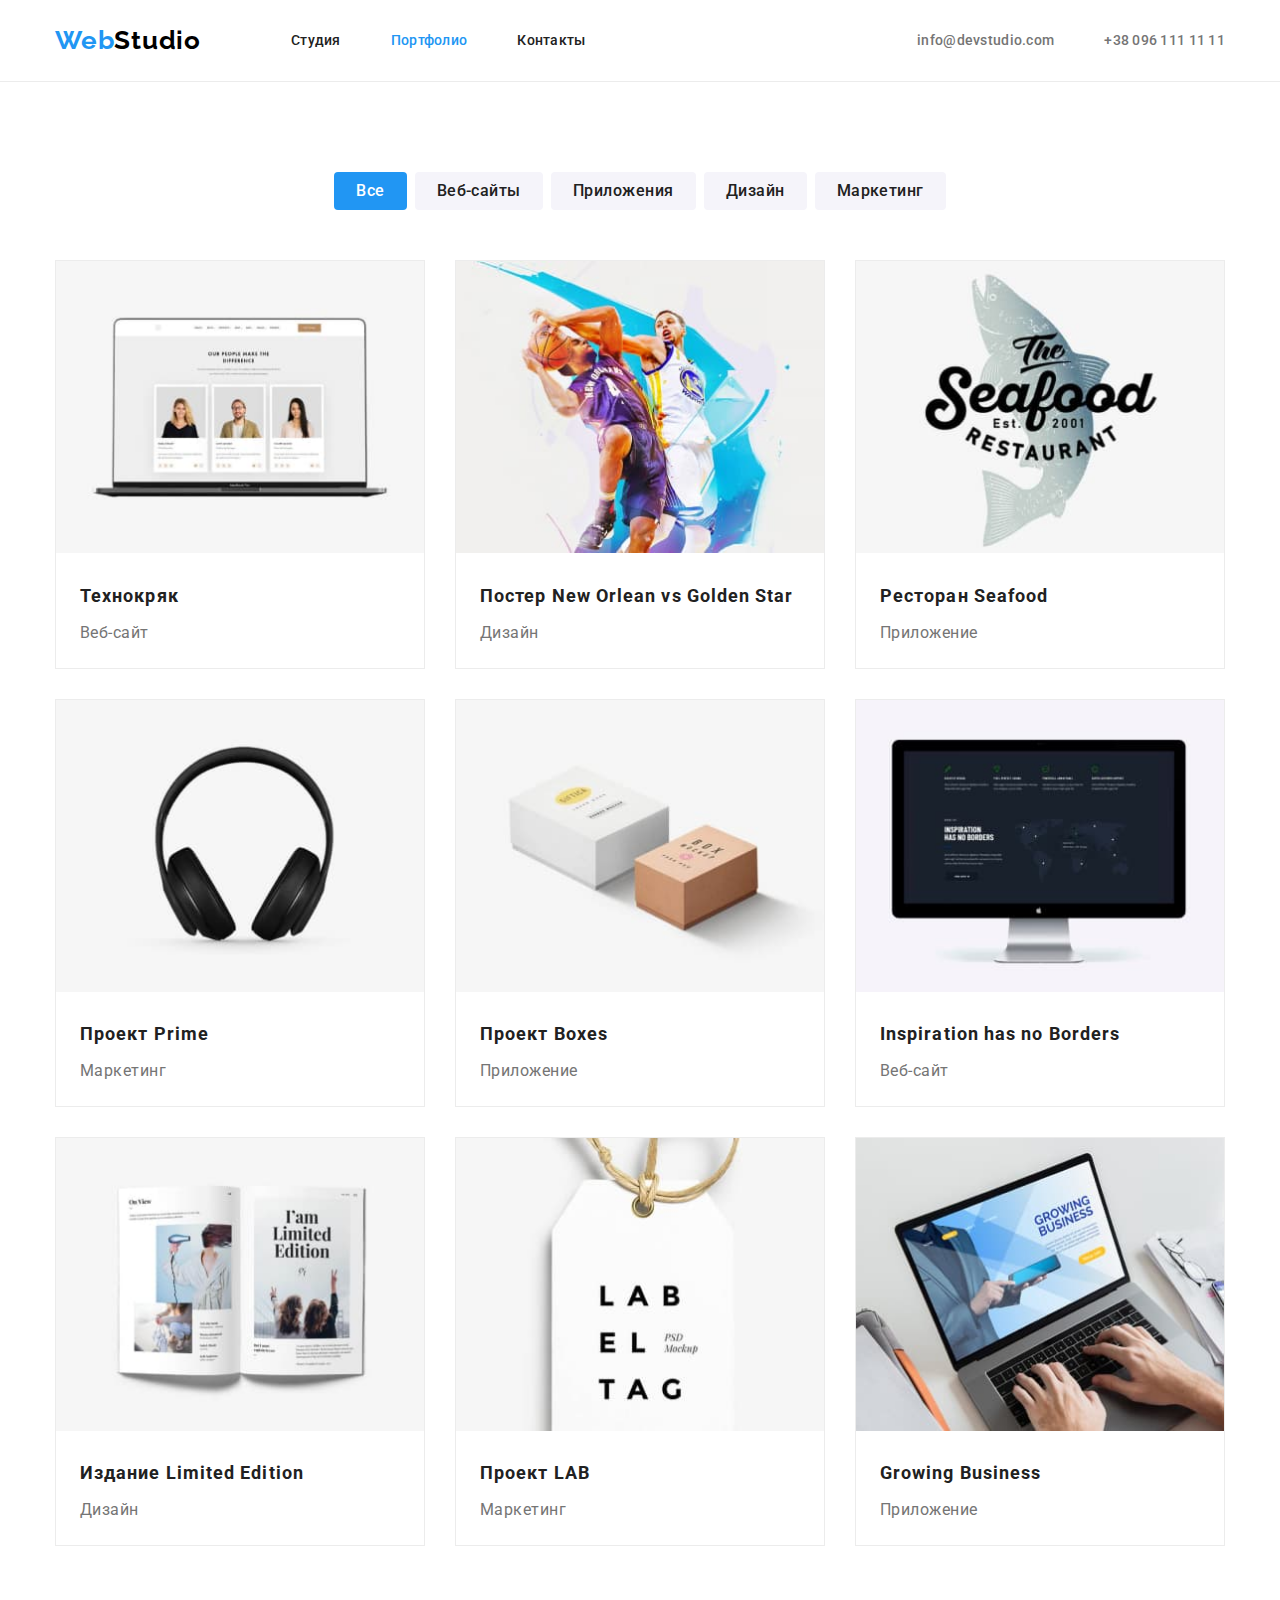
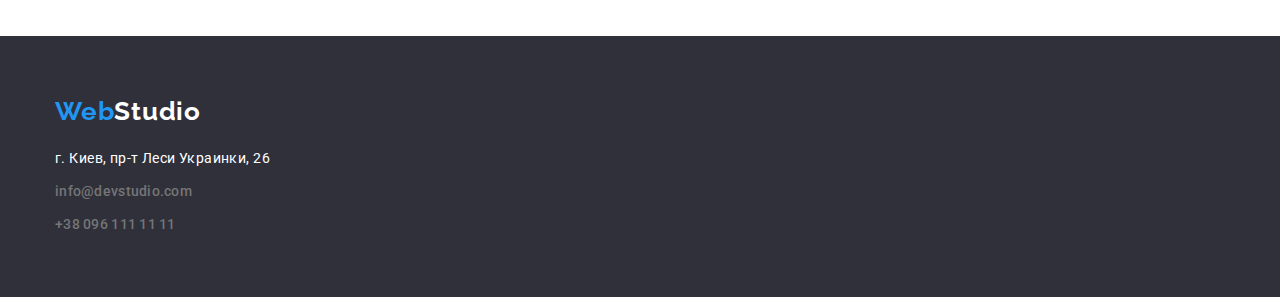
==== portfolio.html @ 3fd2f8d2 "clone" ====
<!DOCTYPE html>
<html lang="en">
<head>
    <meta charset="UTF-8">
    <meta http-equiv="X-UA-Compatible" content="IE=edge">
    <meta name="viewport" content="width=device-width, initial-scale=1.0">
    <link rel="preconnect" href="https://fonts.googleapis.com">
    <link rel="preconnect" href="https://fonts.gstatic.com" crossorigin>
    <link href="https://fonts.googleapis.com/css2?family=Raleway:wght@700&family=Roboto:wght@400;500;700;900&display=swap"
        rel="stylesheet">

    <link rel="stylesheet" href="https://cdnjs.cloudflare.com/ajax/libs/modern-normalize/1.1.0/modern-normalize.min.css">

    <link rel="stylesheet" href="./css/style.css">
    <title>Document</title>
</head>
<body>
    <!-- Шапка -->
    <header class="port-header">
        <div class="container header">
            <nav class="nav-header">
                <a href="./index.html" class="logo logo-header">Web<span class="logo-black">Studio</span></a>
                <ul class="nav-list list">
                    <li class="link"><a href="./index.html" class="nav-link">Студия</a></li>
                    <li class="link"><a href="./portfolio.html" class="nav-link current">Портфолио</a></li>
                    <li class="link"><a href="" class="nav-link">Контакты</a></li>
                </ul>
            </nav>
            <ul class="list nav-list">
                <li class="link"><a href="mailto:info@devstudio.com" class="feedback-inf">info@devstudio.com</a></li>
                <li class="link"><a href="tel:+380961111111" class="feedback-inf">+38 096 111 11 11</a></li>
            </ul>
        </div>
    </header>

<!-- Основная часть -->
<main>
    <h1 class="visually-hidden">Портфоліо</h1>
<!-- Основной контент -->
<section class="section">    
<div class="container">
    <!-- Радио-кнопки -->
    <ul class="list filter-list">
        <li class=filter-li>
            <button type="button" class="radio-button active">Все</button>
        </li>
        <li class=filter-li>
            <button type="button" class="radio-button">Веб-сайты</button>
        <li class=filter-li>
            <button type="button" class="radio-button">Приложения</button>
        </li>
        <li class=filter-li>
            <button type="button" class="radio-button">Дизайн</button>
        </li>
        <li class=filter-li>
            <button type="button" class="radio-button">Маркетинг</button>
        </li>
    </ul>
    <ul class="list list-portfolio">
        <li class="project-card">
            <img src="./images/21.jpg" alt="Картинка которая описывает суть проекта" width="368">
            <div class="desc-proj">
            <h2 class="project-name">Технокряк</h2>
            <p class="project-categ">Веб-сайт</p>
            </div>
        </li>
        <li class="project-card">
            <img src="./images/22.jpg" alt="Картинка которая описывает суть проекта" width="368">
            <div class="desc-proj">
            <h2 class="project-name">Постер New Orlean vs Golden Star</h2>
            <p class="project-categ">Дизайн</p>
            </div>
        </li>
        <li class="project-card">
            <img src="./images/23.jpg" alt="Картинка которая описывает суть проекта" width="368">
            <div class="desc-proj">
            <h2 class="project-name">Ресторан Seafood</h2>
            <p class="project-categ">Приложение</p>
            </div>
        </li>
        <li class="project-card">
            <img src="./images/24.jpg" alt="Картинка которая описывает суть проекта" width="368">
            <div class="desc-proj">
            <h2 class="project-name">Проект Prime</h2>
            <p class="project-categ">Маркетинг</p>
            </div>
        </li>
        <li class="project-card">
            <img src="./images/25.jpg" alt="Картинка которая описывает суть проекта" width="368">
            <div class="desc-proj">
            <h2 class="project-name">Проект Boxes</h2>
            <p class="project-categ">Приложение</p>
            </div>
        </li>
        <li class="project-card">
            <img src="./images/26.jpg" alt="Картинка которая описывает суть проекта" width="368">
            <div class="desc-proj">
            <h2 class="project-name" lang="en">Inspiration has no Borders</h2>
            <p class="project-categ">Веб-сайт</p>
            </div>
        </li>
        <li class="project-card">
            <img src="./images/27.jpg" alt="Картинка которая описывает суть проекта" width="368">
            <div class="desc-proj">
            <h2 class="project-name">Издание Limited Edition</h2>
            <p class="project-categ">Дизайн</p>
            </div>
        </li>
        <li class="project-card">
            <img src="./images/28.jpg" alt="Картинка которая описывает суть проекта" width="368">
            <div class="desc-proj">
            <h2 class="project-name">Проект LAB</h2>
            <p class="project-categ">Маркетинг</p>
            </div>
        </li>
        <li class="project-card">
            <img src="./images/29.jpg" alt="Картинка которая описывает суть проекта" width="368">
            <div class="desc-proj">
            <h2 class="project-name" lang="en">Growing Business</h2>
            <p class="project-categ">Приложение</p>
            </div>
        </li>
    </ul>
</div>
</section>
</main>

    <!-- подвал -->
    <footer class="main-footer">
        <div class="container">
            <a href="./index.html" class="logo">Web<span class="logo-white">Studio</span></a>
            <address class="addres-descr">
                <p class="ftr-add">г. Киев, пр-т Леси Украинки, 26</p>
                <ul class="list">
                    <li class="footer-li"><a href="mailto:info@devstudio.com" class="feedback-inf ">info@devstudio.com</a>
                    </li>
                    <li class="footer-li"><a href="tel:+380961111111" class="feedback-inf ">+38 096 111 11 11</a></li>
                </ul>
            </address>
        </div>
    </footer>
</body>
</html>
---- css/style.css ----
:root {
  --primary-text-color: #757575;
  --title-text-color: #212121;
  --accent-color: #2196f3;
  --primary-white-color: #ffffff;
  --second-bg-color: #f5f4fa;
  --logo-black: #000000;
  --hero-footer-bg: #2f303a;
  --addres-color: rgba(255, 255, 255, 0.6);
  --border-color: #ececec;
}
body {
  background-color: var(--primary-white-color);
  color: var(--primary-text-color);
  font-family: Roboto, sans-serif;
  font-style: normal;
}
h1,
h2,
h3,
h4,
p,
ul {
  margin: 0;
  padding: 0;
}
.list {
  list-style: none;
}
.container {
  width: 1170px;
  /*outline: 1px solid red;*/
  margin: 0 auto;
}
.section {
  padding: 90px 0;
}

.visually-hidden {
  visibility: hidden;
  width: 0;
  height: 0;
}
/* Header */
.header {
  display: flex;
  justify-content: space-between;
  align-items: center;
  padding-top: 25px;
  padding-bottom: 25px;
}
.logo-header {
  margin-right: 90px;
}
/* Logo  */
.logo {
  color: var(--accent-color);
  font-family: Raleway, sans-serif;
  font-style: normal;
  font-weight: bold;
  font-size: 26px;
  line-height: 31px;
  letter-spacing: 0.03em;
  text-decoration: none;
}
.logo-black {
  color: var(--logo-black);
}
.logo-white {
  color: var(--primary-white-color);
}

/* nav */
.nav-header {
  display: flex;
  align-items: center;
}
.nav-list {
  display: flex;
}
.nav-list > .link:not(:last-child) {
  margin-right: 50px;
}
.nav-link {
  text-decoration: none;
  color: var(--title-text-color);
  font-weight: 500;
  font-size: 14px;
  line-height: 1.14;
  letter-spacing: 0.02em;
}
.nav-link:focus,
.nav-link:hover,
.feedback-inf:hover,
.feedback-inf:focus,
.nav-link.current {
  color: var(--accent-color);
}
.feedback-inf {
  color: var(--primary-text-color);
  text-decoration: none;
  font-weight: 500;
  font-size: 14px;
  line-height: 1.14;
  letter-spacing: 0.02em;
}

/*----------------------------------------------------------------------*/
/* index.html */

/* Hero */
.hero {
  padding: 200px 452px;
  background-color: var(--hero-footer-bg);
}
.hero-title {
  margin-bottom: 30px;

  color: var(--primary-white-color);
  font-weight: 900;
  font-size: 44px;
  line-height: 1.4;
  text-align: center;
  letter-spacing: 0.06em;
  text-transform: uppercase;
}
.button-order {
  padding: 10px 32px;
  display: block;
  margin: 0 auto;
  text-decoration: none;
  background-color: var(--accent-color);

  font-family: Roboto;
  font-style: normal;
  color: var(--primary-white-color);
  font-weight: bold;
  line-height: 1.87;
  border: none;
  border-radius: 4px;

  cursor: pointer;
}

/* Section */

/* 1 */
.quality-ul {
  display: flex;
}
.quality-li {
  width: calc((100% - 90px) / 4);
}
.quality-li:not(:last-child),
.doing-li:not(:last-child),
.employee-li:not(:last-child) {
  margin-right: 30px;
}
.section-title {
  margin-bottom: 50px;
  color: var(--title-text-color);
  font-weight: bold;
  font-size: 36px;
  line-height: 1.2;
  text-align: center;
  letter-spacing: 0.03em;
}
.quality-title {
  color: var(--title-text-color);
  font-weight: bold;
  font-size: 14px;
  line-height: 1.14;
  letter-spacing: 0.03em;
  text-transform: uppercase;
}
.descr-quality {
  font-weight: normal;
  font-size: 14px;
  line-height: 1.71;
  letter-spacing: 0.03em;
}

/* 2 */

.section.no-top {
  padding-top: 0;
}
.doing-list {
  display: flex;
}
.doing-list .img,
.employee-li .img {
  display: block;
}

/* 3 */
.section.employee {
  background-color: var(--second-bg-color);
}
.employee-list {
  display: flex;
}
.employee-li {
  width: calc((100% - 90px) / 4);
}
.employee-name {
  margin-top: 30px;
  margin-bottom: 10px;

  color: var(--title-text-color);
  font-weight: 500;
  line-height: 1.2;

  text-align: center;
  letter-spacing: 0.03em;
}
.employee-description {
  margin-bottom: 30px;

  font-weight: normal;
  line-height: 1.2;

  text-align: center;
  letter-spacing: 0.03em;
}
/* footer */
.main-footer {
  background-color: var(--hero-footer-bg);
  padding-top: 60px;
  padding-bottom: 60px;
}
.addres-descr {
  margin-top: 20px;
  color: var(--addres-color);
  font-style: normal;
  font-weight: normal;
  font-size: 14px;
  line-height: 1.71;
  letter-spacing: 0.03em;
}
.addres-descr .ftr-add {
  color: var(--primary-white-color);
}
.footer-li {
  margin-top: 9px;
}
/*----------------------------------------------------------------------*/
/* portfolio.html */

/* Header */
.port-header {
  border-bottom: 1px solid var(--border-color);
}
/* radio button */
.filter-list {
  display: flex;
  justify-content: center;
  margin-bottom: 50px;
}
.filter-li:not(:last-child) {
  margin-right: 8px;
}
.radio-button {
  padding: 6px 22px;
  background-color: var(--second-bg-color);
  color: var(--title-text-color);

  font-family: Roboto;
  font-style: normal;
  font-weight: 500;
  line-height: 1.62;
  text-align: center;
  letter-spacing: 0.03em;
  border: none;
  border-radius: 4px;
  cursor: pointer;
}
.radio-button:focus,
.radio-button:hover,
.radio-button.active {
  background-color: var(--accent-color);
  color: var(--primary-white-color);
}

/* main portfolio content */
.list-portfolio {
  display: flex;
  flex-wrap: wrap;
}

.project-card {
  border: 1px solid var(--border-color);
}
.project-card:not(:nth-last-child(-n + 3)) {
  margin-bottom: 30px;
}
.project-card:not(:nth-child(3n)) {
  margin-right: 30px;
}
.desc-proj {
  padding: 20px 24px;
}
.project-name {
  margin-bottom: 4px;
  color: var(--title-text-color);
  font-weight: bold;
  font-size: 18px;
  line-height: 2;
  letter-spacing: 0.06em;
}
.project-categ {
  color: var(--primary-text-color);
  font-weight: normal;
  line-height: 1.87;
  letter-spacing: 0.03em;
}
/*----------------------------------------------------------------------*/
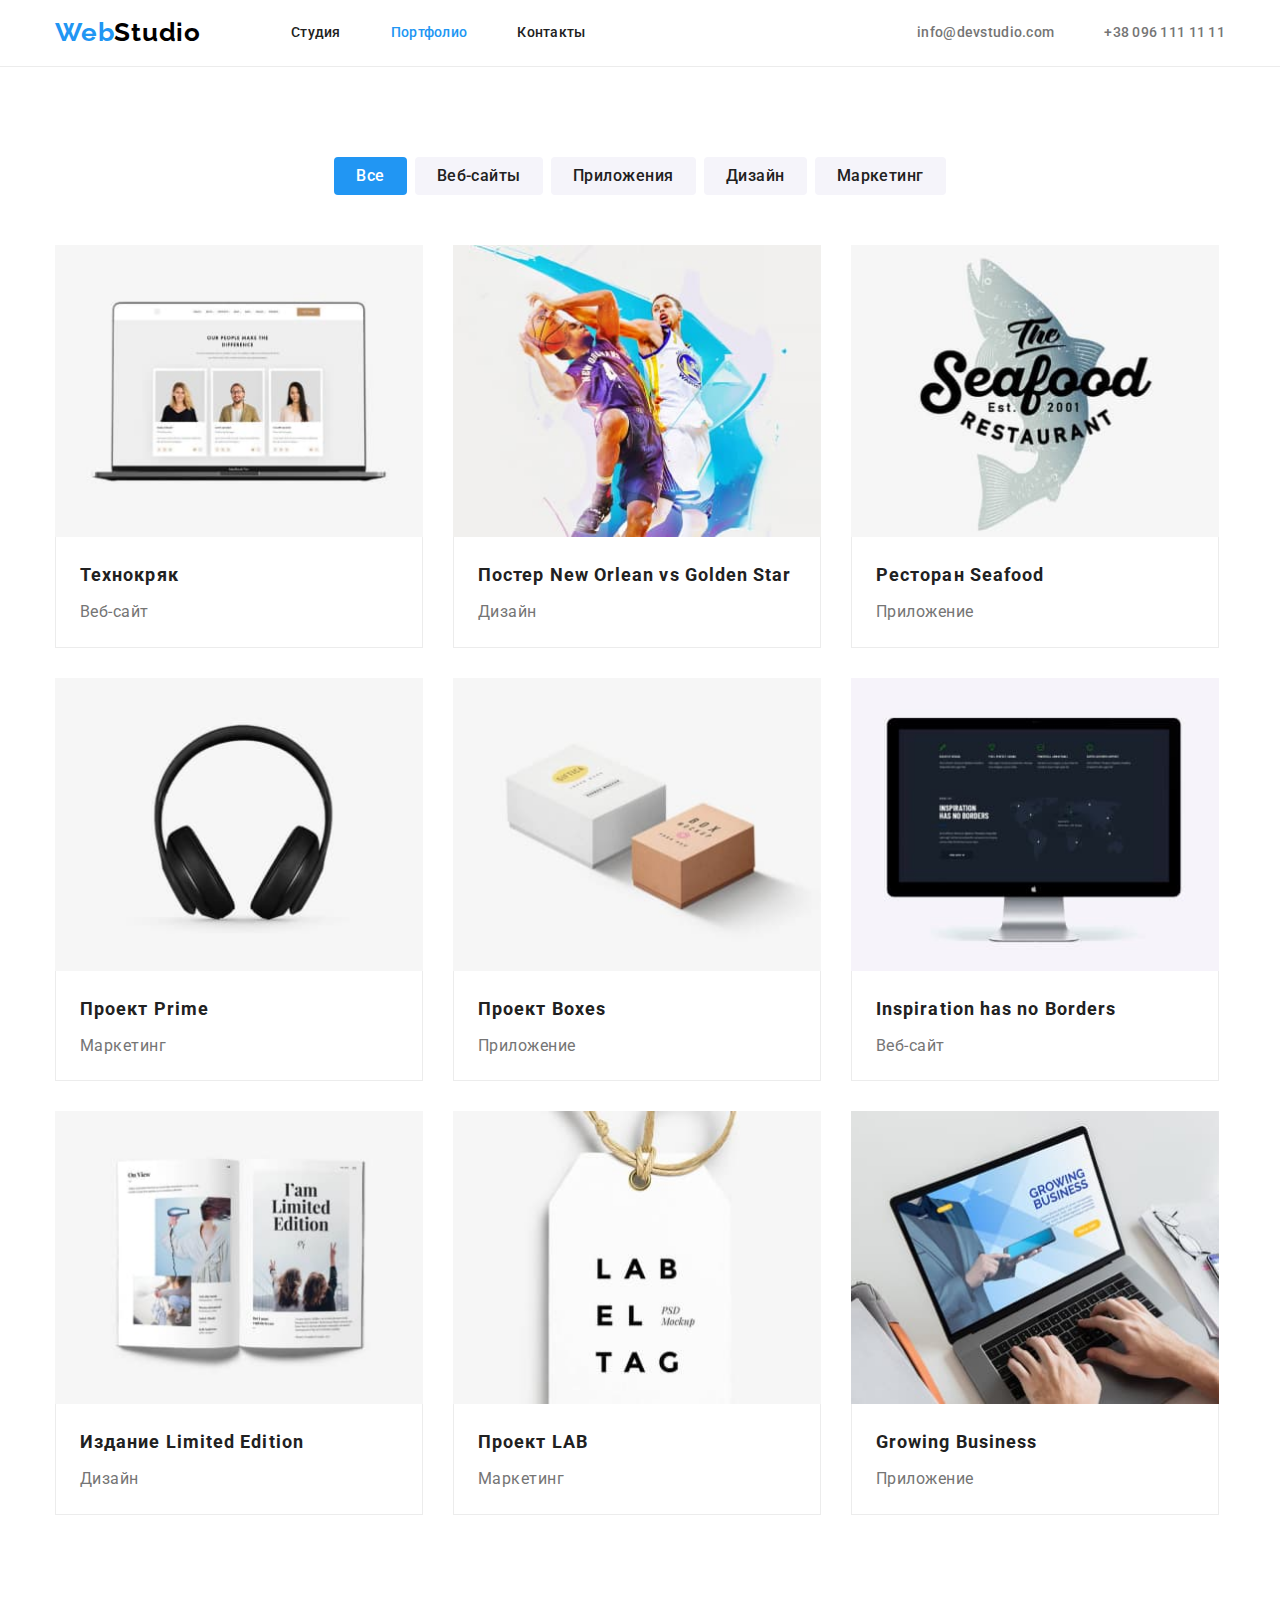
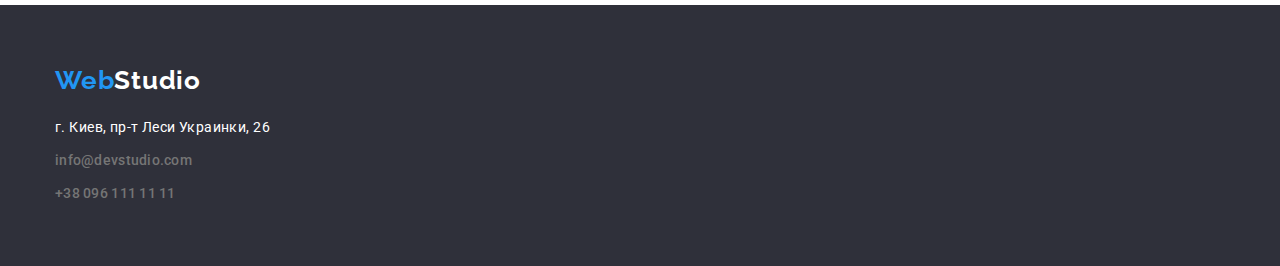
==== commit a0b37aee: "hw-3" ====
--- a/portfolio.html
+++ b/portfolio.html
@@ -34,10 +34,10 @@
     </header>
 
 <!-- Основная часть -->
-<main>
-    <h1 class="visually-hidden">Портфоліо</h1>
+<main>    
 <!-- Основной контент -->
-<section class="section">    
+<section class="section"> 
+<h1 class="visually-hidden">Портфоліо</h1>
 <div class="container">
     <!-- Радио-кнопки -->
     <ul class="list filter-list">
@@ -58,63 +58,63 @@
     </ul>
     <ul class="list list-portfolio">
         <li class="project-card">
-            <img src="./images/21.jpg" alt="Картинка которая описывает суть проекта" width="368">
+            <img src="./images/21.jpg" alt="Картинка которая описывает суть проекта" width="368" class="img">
             <div class="desc-proj">
             <h2 class="project-name">Технокряк</h2>
             <p class="project-categ">Веб-сайт</p>
             </div>
         </li>
         <li class="project-card">
-            <img src="./images/22.jpg" alt="Картинка которая описывает суть проекта" width="368">
+            <img src="./images/22.jpg" alt="Картинка которая описывает суть проекта" width="368" class="img">
             <div class="desc-proj">
             <h2 class="project-name">Постер New Orlean vs Golden Star</h2>
             <p class="project-categ">Дизайн</p>
             </div>
         </li>
         <li class="project-card">
-            <img src="./images/23.jpg" alt="Картинка которая описывает суть проекта" width="368">
+            <img src="./images/23.jpg" alt="Картинка которая описывает суть проекта" width="368" class="img">
             <div class="desc-proj">
             <h2 class="project-name">Ресторан Seafood</h2>
             <p class="project-categ">Приложение</p>
             </div>
         </li>
         <li class="project-card">
-            <img src="./images/24.jpg" alt="Картинка которая описывает суть проекта" width="368">
+            <img src="./images/24.jpg" alt="Картинка которая описывает суть проекта" width="368" class="img">
             <div class="desc-proj">
             <h2 class="project-name">Проект Prime</h2>
             <p class="project-categ">Маркетинг</p>
             </div>
         </li>
         <li class="project-card">
-            <img src="./images/25.jpg" alt="Картинка которая описывает суть проекта" width="368">
+            <img src="./images/25.jpg" alt="Картинка которая описывает суть проекта" width="368" class="img">
             <div class="desc-proj">
             <h2 class="project-name">Проект Boxes</h2>
             <p class="project-categ">Приложение</p>
             </div>
         </li>
         <li class="project-card">
-            <img src="./images/26.jpg" alt="Картинка которая описывает суть проекта" width="368">
+            <img src="./images/26.jpg" alt="Картинка которая описывает суть проекта" width="368" class="img">
             <div class="desc-proj">
             <h2 class="project-name" lang="en">Inspiration has no Borders</h2>
             <p class="project-categ">Веб-сайт</p>
             </div>
         </li>
         <li class="project-card">
-            <img src="./images/27.jpg" alt="Картинка которая описывает суть проекта" width="368">
+            <img src="./images/27.jpg" alt="Картинка которая описывает суть проекта" width="368" class="img">
             <div class="desc-proj">
             <h2 class="project-name">Издание Limited Edition</h2>
             <p class="project-categ">Дизайн</p>
             </div>
         </li>
         <li class="project-card">
-            <img src="./images/28.jpg" alt="Картинка которая описывает суть проекта" width="368">
+            <img src="./images/28.jpg" alt="Картинка которая описывает суть проекта" width="368" class="img">
             <div class="desc-proj">
             <h2 class="project-name">Проект LAB</h2>
             <p class="project-categ">Маркетинг</p>
             </div>
         </li>
         <li class="project-card">
-            <img src="./images/29.jpg" alt="Картинка которая описывает суть проекта" width="368">
+            <img src="./images/29.jpg" alt="Картинка которая описывает суть проекта" width="368" class="img">
             <div class="desc-proj">
             <h2 class="project-name" lang="en">Growing Business</h2>
             <p class="project-categ">Приложение</p>
--- a/css/style.css
+++ b/css/style.css
@@ -28,7 +28,8 @@
   list-style: none;
 }
 .container {
-  width: 1170px;
+  width: 1200px;
+  padding: 0 15px;
   /*outline: 1px solid red;*/
   margin: 0 auto;
 }
@@ -46,8 +47,6 @@
   display: flex;
   justify-content: space-between;
   align-items: center;
-  padding-top: 25px;
-  padding-bottom: 25px;
 }
 .logo-header {
   margin-right: 90px;
@@ -82,6 +81,8 @@
   margin-right: 50px;
 }
 .nav-link {
+  display: block;
+  padding: 25px 0;
   text-decoration: none;
   color: var(--title-text-color);
   font-weight: 500;
@@ -104,14 +105,32 @@
   line-height: 1.14;
   letter-spacing: 0.02em;
 }
+.nav-list .feedback-inf {
+  display: block;
+  padding: 25px 0;
+}
 
 /*----------------------------------------------------------------------*/
 /* index.html */
 
 /* Hero */
 .hero {
-  padding: 200px 452px;
-  background-color: var(--hero-footer-bg);
+  max-width: 1600px;
+  margin: 0 auto;
+  padding: 200px 0;
+  background-image: linear-gradient(
+      to right,
+      rgba(47, 48, 58, 0.4),
+      rgba(47, 48, 58, 0.4)
+    ),
+    url('../images/hero.jpg');
+  background-size: cover;
+  background-repeat: no-repeat;
+  background-position: center;
+  /*background-color: var(--hero-footer-bg);*/
+}
+.hero .container {
+  width: 696px;
 }
 .hero-title {
   margin-bottom: 30px;
@@ -166,6 +185,7 @@
   letter-spacing: 0.03em;
 }
 .quality-title {
+  margin-bottom: 10px;
   color: var(--title-text-color);
   font-weight: bold;
   font-size: 14px;
@@ -191,6 +211,8 @@
 .doing-list .img,
 .employee-li .img {
   display: block;
+  max-width: 100%;
+  height: auto;
 }
 
 /* 3 */
@@ -203,8 +225,12 @@
 .employee-li {
   width: calc((100% - 90px) / 4);
 }
+.card-bottom {
+  background-color: var(--primary-white-color);
+  padding-top: 30px;
+  padding-bottom: 30px;
+}
 .employee-name {
-  margin-top: 30px;
   margin-bottom: 10px;
 
   color: var(--title-text-color);
@@ -215,8 +241,6 @@
   letter-spacing: 0.03em;
 }
 .employee-description {
-  margin-bottom: 30px;
-
   font-weight: normal;
   line-height: 1.2;
 
@@ -288,8 +312,10 @@
   flex-wrap: wrap;
 }
 
-.project-card {
-  border: 1px solid var(--border-color);
+.project-card .img {
+  display: block;
+  max-width: 100%;
+  height: auto;
 }
 .project-card:not(:nth-last-child(-n + 3)) {
   margin-bottom: 30px;
@@ -299,6 +325,9 @@
 }
 .desc-proj {
   padding: 20px 24px;
+  border-right: 1px solid var(--border-color);
+  border-left: 1px solid var(--border-color);
+  border-bottom: 1px solid var(--border-color);
 }
 .project-name {
   margin-bottom: 4px;
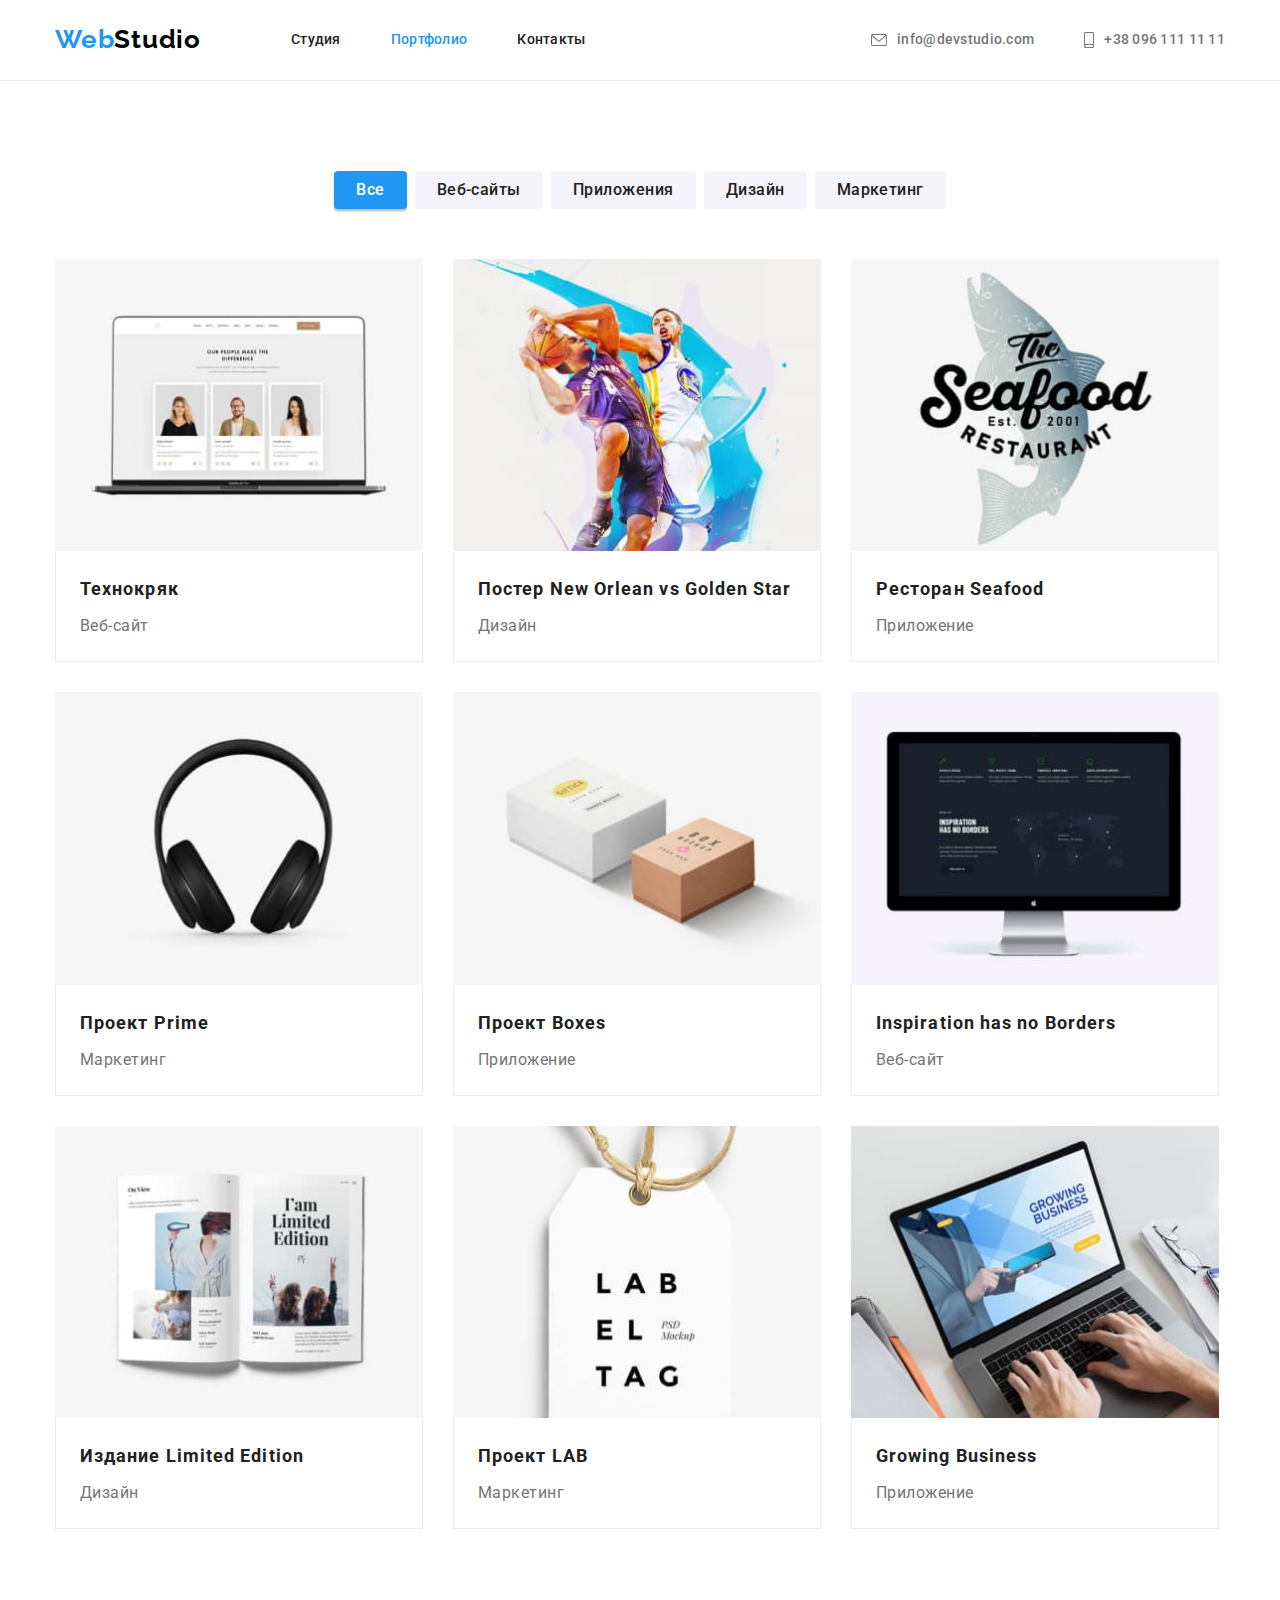
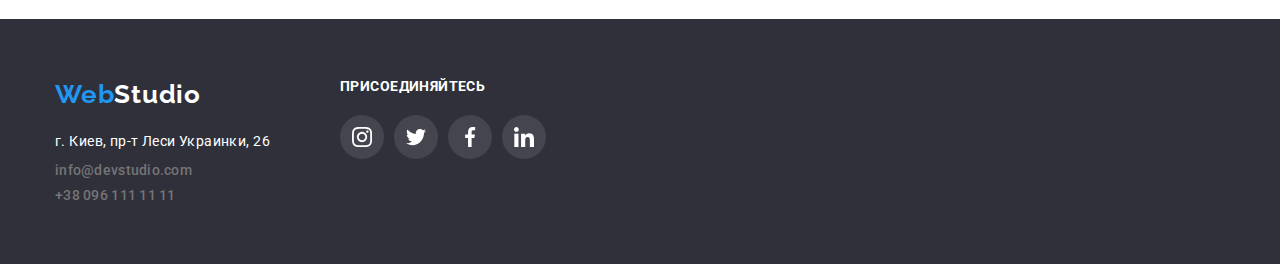
==== commit ed0b6088: "Update portfolio.html" ====
--- a/portfolio.html
+++ b/portfolio.html
@@ -27,8 +27,22 @@
                 </ul>
             </nav>
             <ul class="list nav-list">
-                <li class="link"><a href="mailto:info@devstudio.com" class="feedback-inf">info@devstudio.com</a></li>
-                <li class="link"><a href="tel:+380961111111" class="feedback-inf">+38 096 111 11 11</a></li>
+                <li class="link">
+                    <a href="mailto:info@devstudio.com" class="feedback-inf">
+                        <svg class="svg-header" width="16" height="12">
+                            <use href="./images/symbol-defs.svg#icon-envelope"></use>
+                        </svg>
+                        info@devstudio.com
+                    </a>
+                </li>
+                <li class="link">
+                    <a href="tel:+380961111111" class="feedback-inf">
+                        <svg class="svg-header" width="10" height="16">
+                            <use href="./images/symbol-defs.svg#icon-smartphone"></use>
+                        </svg>
+                        +38 096 111 11 11
+                    </a>
+                </li>
             </ul>
         </div>
     </header>
@@ -127,17 +141,51 @@
 
     <!-- подвал -->
     <footer class="main-footer">
-        <div class="container">
-            <a href="./index.html" class="logo">Web<span class="logo-white">Studio</span></a>
-            <address class="addres-descr">
-                <p class="ftr-add">г. Киев, пр-т Леси Украинки, 26</p>
-                <ul class="list">
-                    <li class="footer-li"><a href="mailto:info@devstudio.com" class="feedback-inf ">info@devstudio.com</a>
+        <div class="container footer">
+            <div class="footer-addres">
+                <a href="./index.html" class="logo">Web<span class="logo-white">Studio</span></a>
+                <address class="addres-descr">
+                    <p class="ftr-add">г. Киев, пр-т Леси Украинки, 26</p>
+                    <ul class="list">
+                        <li class="footer-li"><a href="mailto:info@devstudio.com"
+                                class="feedback-inf ">info@devstudio.com</a></li>
+                        <li class="footer-li"><a href="tel:+380961111111" class="feedback-inf ">+38 096 111 11 11</a></li>
+                    </ul>
+                </address>
+            </div>
+            <div class="footer-networks">
+                <p>присоединяйтесь</p>
+                <ul class="list networks">
+                    <li class="li-network">
+                        <a href="">
+                            <svg class="svg-network" width="20" height="20">
+                                <use href="./images/symbol-defs.svg#icon-instagram"></use>
+                            </svg>
+                        </a>
                     </li>
-                    <li class="footer-li"><a href="tel:+380961111111" class="feedback-inf ">+38 096 111 11 11</a></li>
+                    <li class="li-network">
+                        <a href="">
+                            <svg class="svg-network" width="20" height="20">
+                                <use href="./images/symbol-defs.svg#icon-twitter"></use>
+                            </svg>
+                        </a>
+                    </li>
+                    <li class="li-network">
+                        <a href="">
+                            <svg class="svg-network" width="20" height="20">
+                                <use href="./images/symbol-defs.svg#icon-facebook"></use>
+                            </svg>
+                        </a>
+                    </li>
+                    <li class="li-network">
+                        <a href="">
+                            <svg class="svg-network" width="20" height="20">
+                                <use href="./images/symbol-defs.svg#icon-linkedin"></use>
+                            </svg>
+                        </a>
+                    </li>
                 </ul>
-            </address>
+            </div>
         </div>
-    </footer>
 </body>
 </html>--- a/css/style.css
+++ b/css/style.css
@@ -8,6 +8,8 @@
   --hero-footer-bg: #2f303a;
   --addres-color: rgba(255, 255, 255, 0.6);
   --border-color: #ececec;
+  --network-color: #afb1b8;
+  --network-bg-footer: rgba(255, 255, 255, 0.1);
 }
 body {
   background-color: var(--primary-white-color);
@@ -50,6 +52,8 @@
 }
 .logo-header {
   margin-right: 90px;
+
+  padding: 24px 0;
 }
 /* Logo  */
 .logo {
@@ -82,7 +86,7 @@
 }
 .nav-link {
   display: block;
-  padding: 25px 0;
+  padding: 32px 0;
   text-decoration: none;
   color: var(--title-text-color);
   font-weight: 500;
@@ -97,7 +101,17 @@
 .nav-link.current {
   color: var(--accent-color);
 }
+.svg-header {
+  margin-right: 10px;
+  fill: var(--primary-text-color);
+}
+.feedback-inf:hover > .svg-header,
+.feedback-inf:focus > .svg-header {
+  fill: var(--accent-color);
+}
 .feedback-inf {
+  display: flex;
+  align-items: center;
   color: var(--primary-text-color);
   text-decoration: none;
   font-weight: 500;
@@ -106,8 +120,7 @@
   letter-spacing: 0.02em;
 }
 .nav-list .feedback-inf {
-  display: block;
-  padding: 25px 0;
+  padding: 32px 0;
 }
 
 /*----------------------------------------------------------------------*/
@@ -175,6 +188,12 @@
 .employee-li:not(:last-child) {
   margin-right: 30px;
 }
+.img-quality {
+  background-color: var(--second-bg-color);
+  padding: 25px 100px;
+  margin-bottom: 30px;
+  border-radius: 4px;
+}
 .section-title {
   margin-bottom: 50px;
   color: var(--title-text-color);
@@ -224,11 +243,13 @@
 }
 .employee-li {
   width: calc((100% - 90px) / 4);
+  box-shadow: 0px 1px 3px rgba(0, 0, 0, 0.12), 0px 1px 1px rgba(0, 0, 0, 0.14),
+    0px 2px 1px rgba(0, 0, 0, 0.2);
+  border-radius: 0px 0px 4px 4px;
 }
 .card-bottom {
   background-color: var(--primary-white-color);
-  padding-top: 30px;
-  padding-bottom: 30px;
+  padding: 30px 32px;
 }
 .employee-name {
   margin-bottom: 10px;
@@ -241,11 +262,35 @@
   letter-spacing: 0.03em;
 }
 .employee-description {
+  margin-bottom: 16px;
   font-weight: normal;
   line-height: 1.2;
 
   text-align: center;
   letter-spacing: 0.03em;
+}
+.employee-li .networks {
+  display: flex;
+  justify-content: space-between;
+  align-items: center;
+}
+.networks .li-network {
+  width: 44px;
+  height: 44px;
+  border-radius: 50%;
+}
+.li-network a {
+  display: block;
+  width: 44px;
+  height: 44px;
+  padding: 12px;
+}
+.employee-li .svg-network {
+  fill: var(--network-color);
+}
+.li-network:hover .svg-network,
+.li-network:focus .svg-network {
+  fill: var(--primary-white-color);
 }
 /* footer */
 .main-footer {
@@ -253,6 +298,12 @@
   padding-top: 60px;
   padding-bottom: 60px;
 }
+.container.footer {
+  display: flex;
+}
+.footer-addres {
+  margin-right: 70px;
+}
 .addres-descr {
   margin-top: 20px;
   color: var(--addres-color);
@@ -264,9 +315,38 @@
 }
 .addres-descr .ftr-add {
   color: var(--primary-white-color);
-}
-.footer-li {
+  margin-bottom: 9px;
+}
+.footer-li:last-child {
   margin-top: 9px;
+}
+.footer-networks {
+  width: 206px;
+}
+.footer-networks p {
+  margin-bottom: 20px;
+
+  color: var(--primary-white-color);
+  font-weight: bold;
+  font-size: 14px;
+  line-height: 1.14;
+  letter-spacing: 0.03em;
+  text-transform: uppercase;
+}
+.footer-networks .networks {
+  display: flex;
+  justify-content: space-between;
+  align-items: center;
+}
+.footer-networks .li-network {
+  background-color: var(--network-bg-footer);
+}
+.footer-networks .svg-network {
+  fill: var(--primary-white-color);
+}
+.li-network:hover,
+.li-network:focus {
+  background-color: var(--accent-color);
 }
 /*----------------------------------------------------------------------*/
 /* portfolio.html */
@@ -304,6 +384,8 @@
 .radio-button.active {
   background-color: var(--accent-color);
   color: var(--primary-white-color);
+  box-shadow: 0px 3px 1px rgba(0, 0, 0, 0.1), 0px 1px 2px rgba(0, 0, 0, 0.08),
+    0px 2px 2px rgba(0, 0, 0, 0.12);
 }
 
 /* main portfolio content */
@@ -311,7 +393,10 @@
   display: flex;
   flex-wrap: wrap;
 }
-
+.project-card:hover {
+  box-shadow: 0px 1px 1px rgba(0, 0, 0, 0.12), 0px 4px 4px rgba(0, 0, 0, 0.06),
+    1px 4px 6px rgba(0, 0, 0, 0.16);
+}
 .project-card .img {
   display: block;
   max-width: 100%;
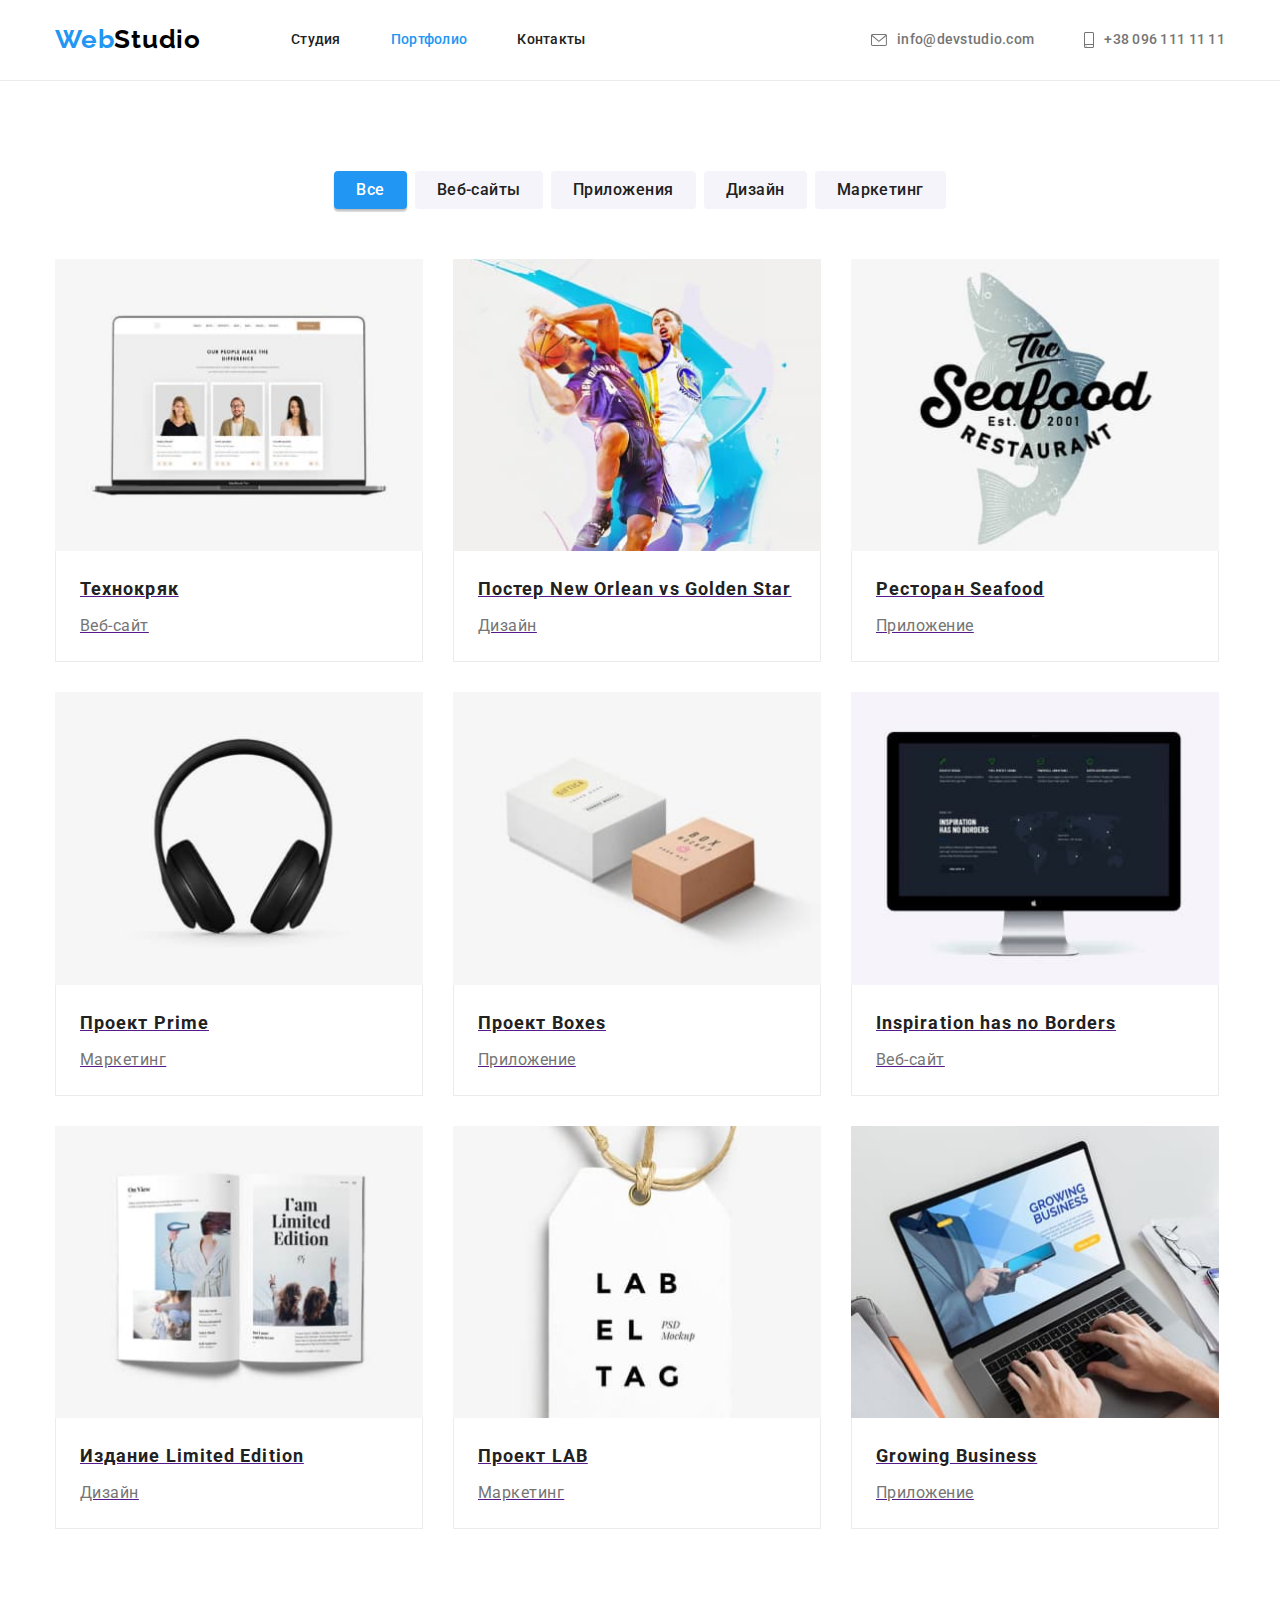
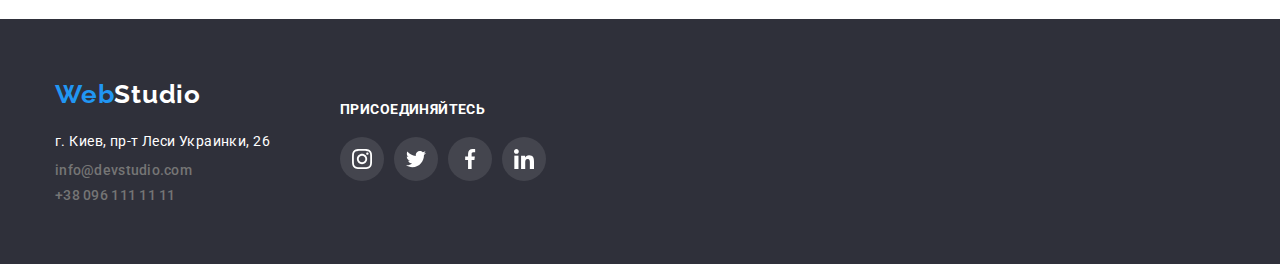
==== commit 3837cd44: "fixed" ====
--- a/portfolio.html
+++ b/portfolio.html
@@ -72,67 +72,85 @@
     </ul>
     <ul class="list list-portfolio">
         <li class="project-card">
-            <img src="./images/21.jpg" alt="Картинка которая описывает суть проекта" width="368" class="img">
-            <div class="desc-proj">
-            <h2 class="project-name">Технокряк</h2>
-            <p class="project-categ">Веб-сайт</p>
-            </div>
-        </li>
-        <li class="project-card">
-            <img src="./images/22.jpg" alt="Картинка которая описывает суть проекта" width="368" class="img">
-            <div class="desc-proj">
-            <h2 class="project-name">Постер New Orlean vs Golden Star</h2>
-            <p class="project-categ">Дизайн</p>
-            </div>
-        </li>
-        <li class="project-card">
-            <img src="./images/23.jpg" alt="Картинка которая описывает суть проекта" width="368" class="img">
-            <div class="desc-proj">
-            <h2 class="project-name">Ресторан Seafood</h2>
-            <p class="project-categ">Приложение</p>
-            </div>
-        </li>
-        <li class="project-card">
-            <img src="./images/24.jpg" alt="Картинка которая описывает суть проекта" width="368" class="img">
-            <div class="desc-proj">
-            <h2 class="project-name">Проект Prime</h2>
-            <p class="project-categ">Маркетинг</p>
-            </div>
-        </li>
-        <li class="project-card">
-            <img src="./images/25.jpg" alt="Картинка которая описывает суть проекта" width="368" class="img">
-            <div class="desc-proj">
-            <h2 class="project-name">Проект Boxes</h2>
-            <p class="project-categ">Приложение</p>
-            </div>
-        </li>
-        <li class="project-card">
-            <img src="./images/26.jpg" alt="Картинка которая описывает суть проекта" width="368" class="img">
-            <div class="desc-proj">
-            <h2 class="project-name" lang="en">Inspiration has no Borders</h2>
-            <p class="project-categ">Веб-сайт</p>
-            </div>
-        </li>
-        <li class="project-card">
-            <img src="./images/27.jpg" alt="Картинка которая описывает суть проекта" width="368" class="img">
-            <div class="desc-proj">
-            <h2 class="project-name">Издание Limited Edition</h2>
-            <p class="project-categ">Дизайн</p>
-            </div>
-        </li>
-        <li class="project-card">
-            <img src="./images/28.jpg" alt="Картинка которая описывает суть проекта" width="368" class="img">
-            <div class="desc-proj">
-            <h2 class="project-name">Проект LAB</h2>
-            <p class="project-categ">Маркетинг</p>
-            </div>
-        </li>
-        <li class="project-card">
-            <img src="./images/29.jpg" alt="Картинка которая описывает суть проекта" width="368" class="img">
-            <div class="desc-proj">
-            <h2 class="project-name" lang="en">Growing Business</h2>
-            <p class="project-categ">Приложение</p>
-            </div>
+            <a href="" class="link">
+                <img src="./images/21.jpg" alt="Картинка которая описывает суть проекта" width="368" class="img">
+                <div class="desc-proj">
+                    <h2 class="project-name">Технокряк</h2>
+                    <p class="project-categ">Веб-сайт</p>
+                </div>
+            </a>
+        </li>
+        <li class="project-card">
+           <a href="" class="link">
+                <img src="./images/22.jpg" alt="Картинка которая описывает суть проекта" width="368" class="img">
+                <div class="desc-proj">
+                    <h2 class="project-name">Постер New Orlean vs Golden Star</h2>
+                    <p class="project-categ">Дизайн</p>
+                </div>
+           </a>
+        </li>
+        <li class="project-card">
+           <a href="" class="link">
+                <img src="./images/23.jpg" alt="Картинка которая описывает суть проекта" width="368" class="img">
+                <div class="desc-proj">
+                    <h2 class="project-name">Ресторан Seafood</h2>
+                    <p class="project-categ">Приложение</p>
+                </div>
+           </a>
+        </li>
+        <li class="project-card">
+           <a href="" class="link">
+                <img src="./images/24.jpg" alt="Картинка которая описывает суть проекта" width="368" class="img">
+                <div class="desc-proj">
+                    <h2 class="project-name">Проект Prime</h2>
+                    <p class="project-categ">Маркетинг</p>
+                </div>
+           </a>
+        </li>
+        <li class="project-card">
+            <a href="" class="link">
+                <img src="./images/25.jpg" alt="Картинка которая описывает суть проекта" width="368" class="img">
+                <div class="desc-proj">
+                    <h2 class="project-name">Проект Boxes</h2>
+                    <p class="project-categ">Приложение</p>
+                </div>
+            </a>
+        </li>
+        <li class="project-card">
+            <a href="" class="link">
+                <img src="./images/26.jpg" alt="Картинка которая описывает суть проекта" width="368" class="img">
+                <div class="desc-proj">
+                    <h2 class="project-name" lang="en">Inspiration has no Borders</h2>
+                    <p class="project-categ">Веб-сайт</p>
+                </div>
+            </a>
+        </li>
+        <li class="project-card">
+            <a href="" class="link">
+                <img src="./images/27.jpg" alt="Картинка которая описывает суть проекта" width="368" class="img">
+                <div class="desc-proj">
+                    <h2 class="project-name">Издание Limited Edition</h2>
+                    <p class="project-categ">Дизайн</p>
+                </div>
+            </a>
+        </li>
+        <li class="project-card">
+            <a href="" class="link">
+                <img src="./images/28.jpg" alt="Картинка которая описывает суть проекта" width="368" class="img">
+                <div class="desc-proj">
+                    <h2 class="project-name">Проект LAB</h2>
+                    <p class="project-categ">Маркетинг</p>
+                </div>
+            </a>
+        </li>
+        <li class="project-card">
+            <a href="" class="link">
+                <img src="./images/29.jpg" alt="Картинка которая описывает суть проекта" width="368" class="img">
+                <div class="desc-proj">
+                    <h2 class="project-name" lang="en">Growing Business</h2>
+                    <p class="project-categ">Приложение</p>
+                </div>
+            </a>
         </li>
     </ul>
 </div>
@@ -140,52 +158,53 @@
 </main>
 
     <!-- подвал -->
-    <footer class="main-footer">
-        <div class="container footer">
-            <div class="footer-addres">
-                <a href="./index.html" class="logo">Web<span class="logo-white">Studio</span></a>
-                <address class="addres-descr">
-                    <p class="ftr-add">г. Киев, пр-т Леси Украинки, 26</p>
-                    <ul class="list">
-                        <li class="footer-li"><a href="mailto:info@devstudio.com"
-                                class="feedback-inf ">info@devstudio.com</a></li>
-                        <li class="footer-li"><a href="tel:+380961111111" class="feedback-inf ">+38 096 111 11 11</a></li>
-                    </ul>
-                </address>
-            </div>
-            <div class="footer-networks">
-                <p>присоединяйтесь</p>
-                <ul class="list networks">
-                    <li class="li-network">
-                        <a href="">
-                            <svg class="svg-network" width="20" height="20">
-                                <use href="./images/symbol-defs.svg#icon-instagram"></use>
-                            </svg>
-                        </a>
-                    </li>
-                    <li class="li-network">
-                        <a href="">
-                            <svg class="svg-network" width="20" height="20">
-                                <use href="./images/symbol-defs.svg#icon-twitter"></use>
-                            </svg>
-                        </a>
-                    </li>
-                    <li class="li-network">
-                        <a href="">
-                            <svg class="svg-network" width="20" height="20">
-                                <use href="./images/symbol-defs.svg#icon-facebook"></use>
-                            </svg>
-                        </a>
-                    </li>
-                    <li class="li-network">
-                        <a href="">
-                            <svg class="svg-network" width="20" height="20">
-                                <use href="./images/symbol-defs.svg#icon-linkedin"></use>
-                            </svg>
-                        </a>
-                    </li>
+<footer class="main-footer">
+    <div class="container footer">
+        <div class="footer-addres">
+            <a href="./index.html" class="logo">Web<span class="logo-white">Studio</span></a>
+            <address class="addres-descr">
+                <p class="ftr-add">г. Киев, пр-т Леси Украинки, 26</p>
+                <ul class="list">
+                    <li class="footer-li"><a href="mailto:info@devstudio.com"
+                            class="feedback-inf ">info@devstudio.com</a></li>
+                    <li class="footer-li"><a href="tel:+380961111111" class="feedback-inf ">+38 096 111 11 11</a></li>
                 </ul>
-            </div>
+            </address>
         </div>
+        <div class="footer-networks">
+            <p>присоединяйтесь</p>
+            <ul class="list networks">
+                <li class="li-network">
+                    <a href="" class="link">
+                        <svg class="svg-network" width="20" height="20">
+                            <use href="./images/symbol-defs.svg#icon-instagram"></use>
+                        </svg>
+                    </a>
+                </li>
+                <li class="li-network">
+                    <a href="" class="link">
+                        <svg class="svg-network" width="20" height="20">
+                            <use href="./images/symbol-defs.svg#icon-twitter"></use>
+                        </svg>
+                    </a>
+                </li>
+                <li class="li-network">
+                    <a href="" class="link">
+                        <svg class="svg-network" width="20" height="20">
+                            <use href="./images/symbol-defs.svg#icon-facebook"></use>
+                        </svg>
+                    </a>
+                </li>
+                <li class="li-network">
+                    <a href="" class="link">
+                        <svg class="svg-network" width="20" height="20">
+                            <use href="./images/symbol-defs.svg#icon-linkedin"></use>
+                        </svg>
+                    </a>
+                </li>
+            </ul>
+        </div>
+    </div>
+</footer>
 </body>
 </html>--- a/css/style.css
+++ b/css/style.css
@@ -189,8 +189,14 @@
   margin-right: 30px;
 }
 .img-quality {
+  width: 100%;
+  height: 120px;
+
+  display: flex;
+  align-items: center;
+  justify-content: center;
+
   background-color: var(--second-bg-color);
-  padding: 25px 100px;
   margin-bottom: 30px;
   border-radius: 4px;
 }
@@ -271,26 +277,62 @@
 }
 .employee-li .networks {
   display: flex;
-  justify-content: space-between;
   align-items: center;
 }
 .networks .li-network {
   width: 44px;
   height: 44px;
-  border-radius: 50%;
-}
-.li-network a {
-  display: block;
+}
+.networks .li-network:not(:last-child) {
+  margin-right: 10px;
+}
+.li-network .link {
+  display: flex;
   width: 44px;
   height: 44px;
-  padding: 12px;
+  align-items: center;
+  justify-content: center;
+  border-radius: 50%;
 }
 .employee-li .svg-network {
   fill: var(--network-color);
 }
-.li-network:hover .svg-network,
-.li-network:focus .svg-network {
+.li-network .link:hover .svg-network,
+.li-network .link:focus .svg-network {
   fill: var(--primary-white-color);
+}
+
+/* 4 */
+.list-customers {
+  display: flex;
+  align-items: center;
+}
+.li-customer {
+  width: calc(100% - (5 * 30px) / 6);
+  height: 92px;
+  border: 1px solid var(--network-color);
+  border-radius: 4px;
+}
+.li-customer a {
+  display: flex;
+  width: 100%;
+  height: 100%;
+  align-items: center;
+  justify-content: center;
+}
+.li-customer:not(:last-child) {
+  margin-right: 30px;
+}
+.svg-customer {
+  fill: var(--network-color);
+}
+.li-customer a:hover,
+.li-customer a:focus {
+  border: 1px solid var(--accent-color);
+}
+.li-customer a:hover .svg-customer,
+.li-customer a:focus .svg-customer {
+  fill: var(--accent-color);
 }
 /* footer */
 .main-footer {
@@ -300,6 +342,7 @@
 }
 .container.footer {
   display: flex;
+  align-items: center;
 }
 .footer-addres {
   margin-right: 70px;
@@ -329,7 +372,7 @@
   color: var(--primary-white-color);
   font-weight: bold;
   font-size: 14px;
-  line-height: 1.14;
+  line-height: 1.15;
   letter-spacing: 0.03em;
   text-transform: uppercase;
 }
@@ -338,14 +381,14 @@
   justify-content: space-between;
   align-items: center;
 }
-.footer-networks .li-network {
+.footer-networks .link {
   background-color: var(--network-bg-footer);
 }
 .footer-networks .svg-network {
   fill: var(--primary-white-color);
 }
-.li-network:hover,
-.li-network:focus {
+.li-network .link:hover,
+.li-network .link:focus {
   background-color: var(--accent-color);
 }
 /*----------------------------------------------------------------------*/
@@ -393,7 +436,13 @@
   display: flex;
   flex-wrap: wrap;
 }
-.project-card:hover {
+.project-card .link {
+  display: block;
+  width: 100%;
+  height: 100%;
+}
+.project-card .link:hover,
+.project-card .link:focus {
   box-shadow: 0px 1px 1px rgba(0, 0, 0, 0.12), 0px 4px 4px rgba(0, 0, 0, 0.06),
     1px 4px 6px rgba(0, 0, 0, 0.16);
 }
